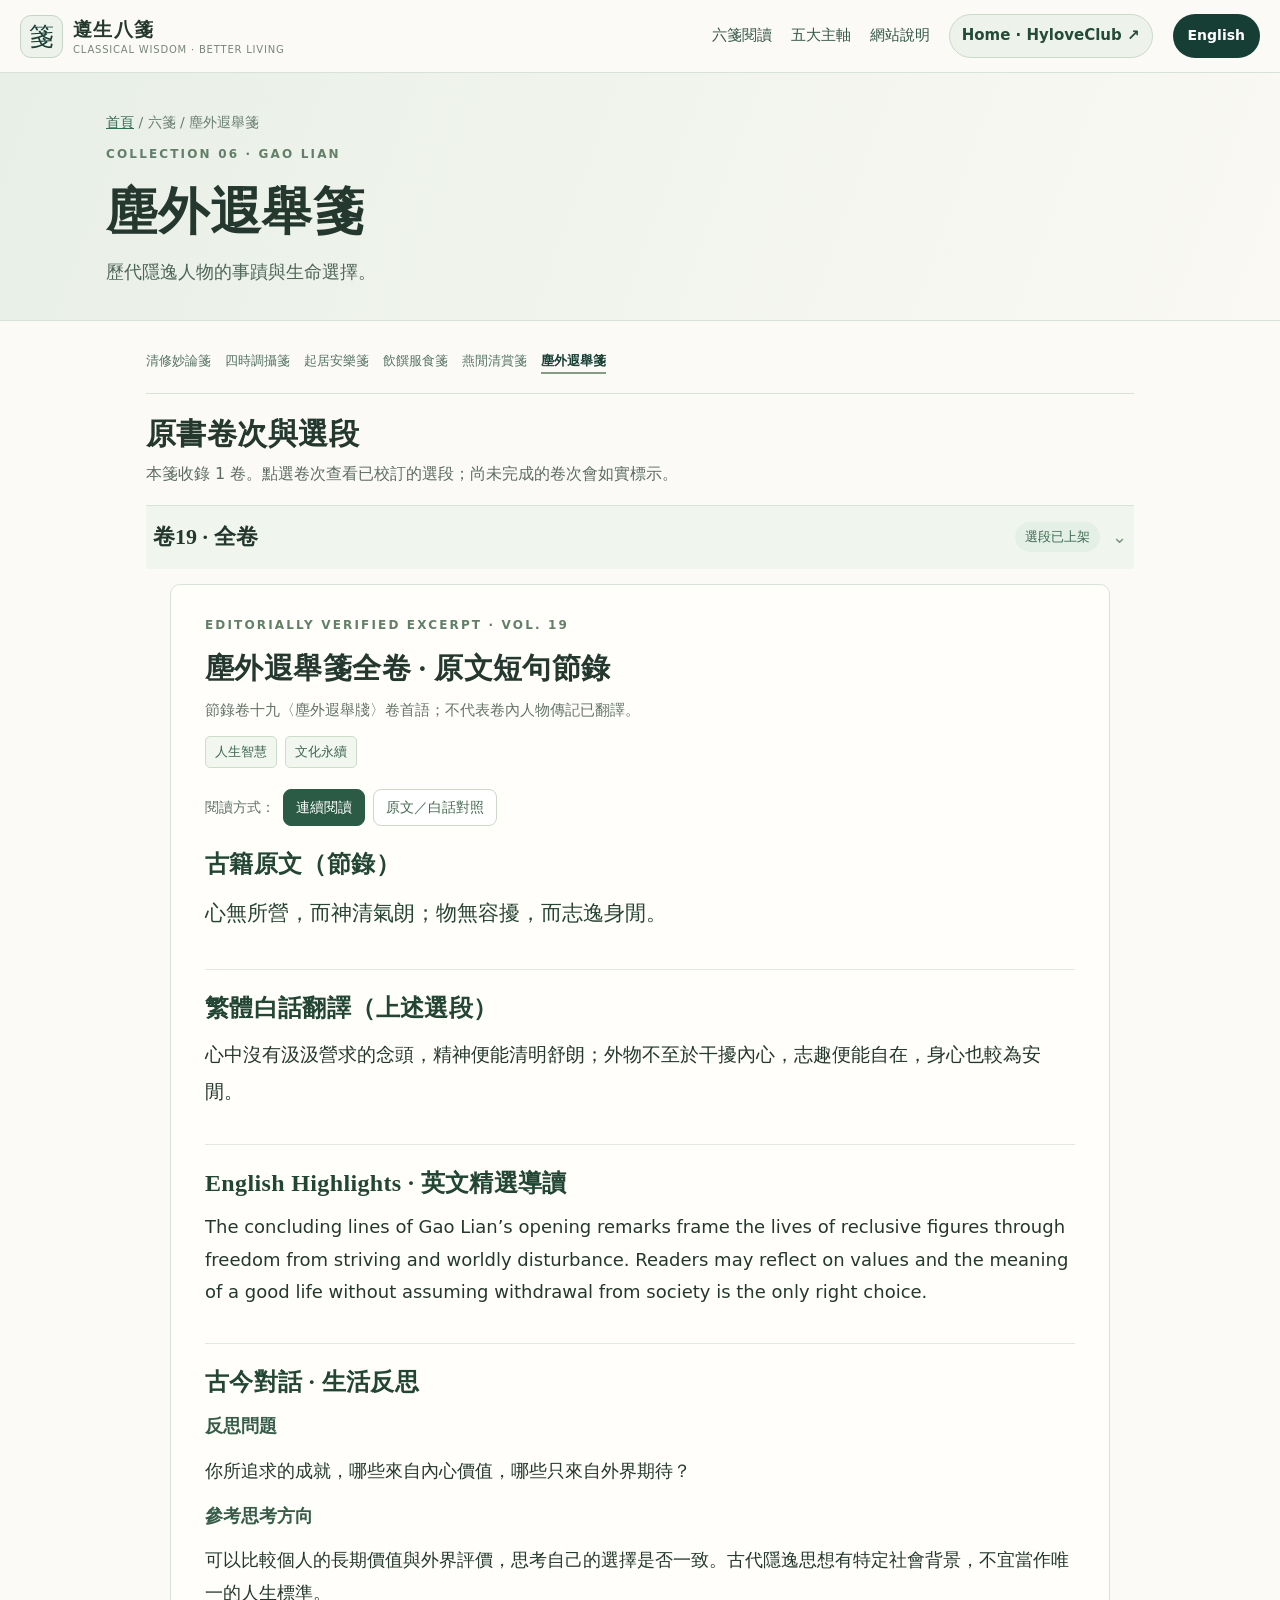
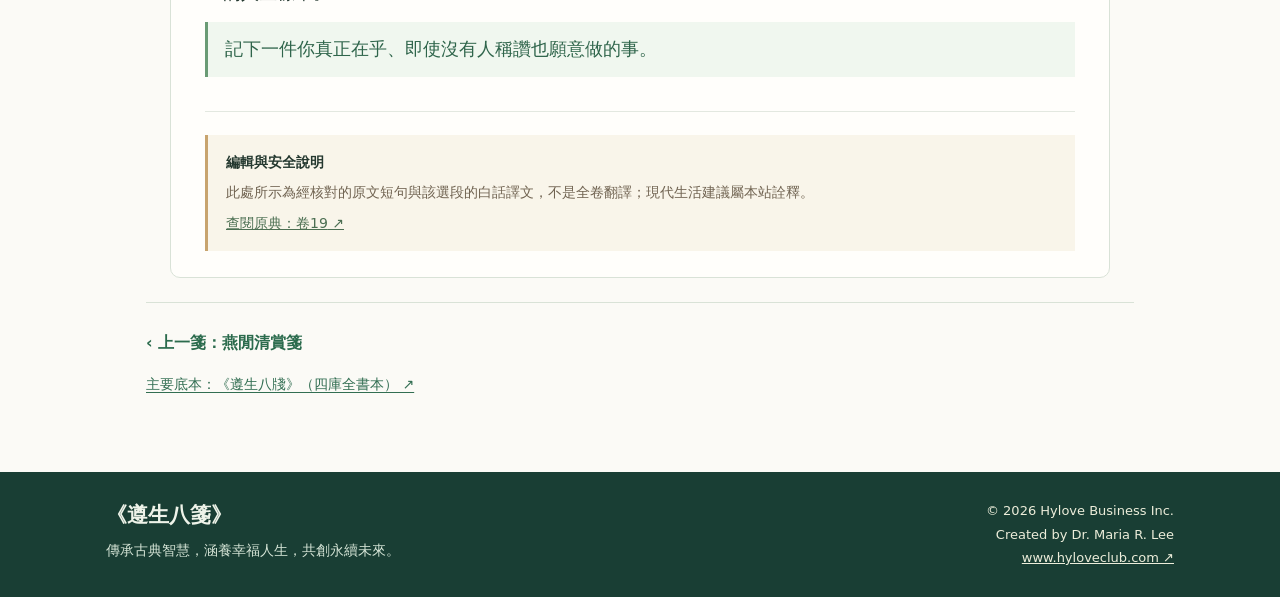
==== chenwai.html @ f47e8b38 "Add files via upload" ====
<!doctype html><html lang="zh-Hant"><head><meta charset="utf-8"><meta name="viewport" content="width=device-width, initial-scale=1"><meta name="description" content="歷代隱逸人物的事蹟與生命選擇。"><meta name="theme-color" content="#173e34"><title>塵外遐舉箋 · 六箋閱讀｜遵生八箋</title><link rel="stylesheet" href="style.css"></head>
<body class="lang-zh"><header class="site-header"><div class="header-inner">
<a class="logo" href="index.html" aria-label="Zunsheng Bajian homepage"><span class="logo-mark">箋</span><span><strong>遵生八箋</strong><small>CLASSICAL WISDOM · BETTER LIVING</small></span></a>
<button class="menu-button" type="button" aria-controls="top-nav" aria-expanded="false">☰ <span class="sr-only">Menu</span></button>
<nav id="top-nav" aria-label="Main navigation"><a href="index.html#collections"><span class="i18n zh" lang="zh-Hant">六箋閱讀</span><span class="i18n en" lang="en">Six collections</span></a>
<a href="index.html#themes"><span class="i18n zh" lang="zh-Hant">五大主軸</span><span class="i18n en" lang="en">Life themes</span></a>
<button class="nav-button" type="button" data-about="open"><span class="i18n zh" lang="zh-Hant">網站說明</span><span class="i18n en" lang="en">Description</span></button>
<a class="home-hylove" href="https://www.hyloveclub.com/" target="_blank" rel="noopener noreferrer">Home · HyloveClub ↗</a></nav>
<button class="language-button" type="button" aria-label="Switch website language"><span class="i18n zh">English</span><span class="i18n en">繁體中文</span></button>
</div></header><main id="main"><section class="volume-page-header"><div class="container"><div class="breadcrumb"><a href="index.html"><span class="i18n zh" lang="zh-Hant">首頁</span><span class="i18n en" lang="en">Home</span></a> / <span class="i18n zh" lang="zh-Hant">六箋</span><span class="i18n en" lang="en">Collections</span> / <span class="i18n zh" lang="zh-Hant">塵外遐舉箋</span><span class="i18n en" lang="en">Lives Beyond the Dust</span></div><p class="eyebrow dark">COLLECTION 06 · GAO LIAN</p><h1><span class="i18n zh" lang="zh-Hant">塵外遐舉箋</span><span class="i18n en" lang="en">Lives Beyond the Dust</span></h1><p><span class="i18n zh" lang="zh-Hant">歷代隱逸人物的事蹟與生命選擇。</span><span class="i18n en" lang="en">Historical accounts of reclusive figures and their life choices.</span></p></div></section>
<div class="container collection-page"><div class="collection-navigation"><a href="qingxiu.html" ><span class="i18n zh" lang="zh-Hant">清修妙論箋</span><span class="i18n en" lang="en">Reflections on Inner Cultivation</span></a><a href="sishi.html" ><span class="i18n zh" lang="zh-Hant">四時調攝箋</span><span class="i18n en" lang="en">Seasonal Practices</span></a><a href="qiju.html" ><span class="i18n zh" lang="zh-Hant">起居安樂箋</span><span class="i18n en" lang="en">Daily Life and Comfort</span></a><a href="yinzuan.html" ><span class="i18n zh" lang="zh-Hant">飲饌服食箋</span><span class="i18n en" lang="en">Food and Culinary Culture</span></a><a href="yanyan.html" ><span class="i18n zh" lang="zh-Hant">燕閒清賞箋</span><span class="i18n en" lang="en">Leisure and Appreciation</span></a><a href="chenwai.html" aria-current="page"><span class="i18n zh" lang="zh-Hant">塵外遐舉箋</span><span class="i18n en" lang="en">Lives Beyond the Dust</span></a></div><div class="volume-intro"><h2><span class="i18n zh" lang="zh-Hant">原書卷次與選段</span><span class="i18n en" lang="en">Original Volumes and Edited Excerpts</span></h2><p><span class="i18n zh" lang="zh-Hant">本箋收錄 1 卷。點選卷次查看已校訂的選段；尚未完成的卷次會如實標示。</span><span class="i18n en" lang="en">This collection spans 1 volume(s). Open a volume to see verified excerpts; unfinished volumes are clearly labeled.</span></p></div><div class="volume-contents"><details class="volume-detail" id="vol19" open><summary><span class="vol-number"><span class="i18n zh" lang="zh-Hant">卷19 · 全卷</span><span class="i18n en" lang="en">Volume 19 · Single volume</span></span><span class="vol-status available"><span class="i18n zh" lang="zh-Hant">選段已上架</span><span class="i18n en" lang="en">Excerpt available</span></span><span class="caret">⌄</span></summary><div class="volume-content"><article class="reading" id="reading-chenwai"><header class="reading-head"><p class="eyebrow dark">EDITORIALLY VERIFIED EXCERPT · VOL. 19</p><h2><span class="i18n zh" lang="zh-Hant">塵外遐舉箋全卷 · 原文短句節錄</span><span class="i18n en" lang="en">Volume 19 · Selected Short Passage</span></h2><p class="verified-note"><span class="i18n zh" lang="zh-Hant">節錄卷十九〈塵外遐舉牋〉卷首語；不代表卷內人物傳記已翻譯。</span><span class="i18n en" lang="en">A brief selected quotation from the original volume; punctuation is editorial. The rest of the volume remains untranslated.</span></p><div class="tag-line"><span><span class="i18n zh" lang="zh-Hant">人生智慧</span><span class="i18n en" lang="en">Life Wisdom</span></span><span><span class="i18n zh" lang="zh-Hant">文化永續</span><span class="i18n en" lang="en">Cultural Sustainability</span></span></div><div class="reading-mode" role="group" aria-label="Reading layout"><span><span class="i18n zh" lang="zh-Hant">閱讀方式：</span><span class="i18n en" lang="en">Reading layout:</span></span><button type="button" data-mode="flow" aria-pressed="true"><span class="i18n zh" lang="zh-Hant">連續閱讀</span><span class="i18n en" lang="en">Continuous</span></button><button type="button" data-mode="compare" aria-pressed="false"><span class="i18n zh" lang="zh-Hant">原文／白話對照</span><span class="i18n en" lang="en">Side by side</span></button></div></header>
<div class="reading-duo"><section class="reading-part original-part"><h3><span class="i18n zh" lang="zh-Hant">古籍原文（節錄）</span><span class="i18n en" lang="en">Classical Chinese · Excerpt</span></h3><div class="original-text"><p>心無所營，而神清氣朗；物無容擾，而志逸身閒。</p></div></section><section class="reading-part translation-part"><h3><span class="i18n zh" lang="zh-Hant">繁體白話翻譯（上述選段）</span><span class="i18n en" lang="en">Modern Chinese · Translation of Excerpt</span></h3><div class="translation-text"><p>心中沒有汲汲營求的念頭，精神便能清明舒朗；外物不至於干擾內心，志趣便能自在，身心也較為安閒。</p></div></section></div>
<section class="reading-part" id="english"><h3>English Highlights · <span class="i18n zh" lang="zh-Hant">英文精選導讀</span><span class="i18n en" lang="en">Selected English Guide</span></h3><p lang="en">The concluding lines of Gao Lian’s opening remarks frame the lives of reclusive figures through freedom from striving and worldly disturbance. Readers may reflect on values and the meaning of a good life without assuming withdrawal from society is the only right choice.</p></section>
<section class="reading-part reflection"><h3><span class="i18n zh" lang="zh-Hant">古今對話 · 生活反思</span><span class="i18n en" lang="en">Wisdom for Today · Reflection</span></h3><p><strong><span class="i18n zh" lang="zh-Hant">反思問題</span><span class="i18n en" lang="en">Reflection Question</span></strong></p><p><span class="i18n zh" lang="zh-Hant">你所追求的成就，哪些來自內心價值，哪些只來自外界期待？</span><span class="i18n en" lang="en">Which goals reflect your own values rather than social pressure?</span></p><p><strong><span class="i18n zh" lang="zh-Hant">參考思考方向</span><span class="i18n en" lang="en">Suggested Interpretation</span></strong></p><p><span class="i18n zh" lang="zh-Hant">可以比較個人的長期價值與外界評價，思考自己的選擇是否一致。古代隱逸思想有特定社會背景，不宜當作唯一的人生標準。</span><span class="i18n en" lang="en">Consider whether a chosen goal would still matter without recognition.</span></p><p class="practice"><span class="i18n zh" lang="zh-Hant">記下一件你真正在乎、即使沒有人稱讚也願意做的事。</span><span class="i18n en" lang="en">Suggested modern practice (see Chinese text for details).</span></p></section>
<div class="editor-warning"><strong><span class="i18n zh" lang="zh-Hant">編輯與安全說明</span><span class="i18n en" lang="en">Editorial and Safety Note</span></strong><p><span class="i18n zh" lang="zh-Hant">此處所示為經核對的原文短句與該選段的白話譯文，不是全卷翻譯；現代生活建議屬本站詮釋。</span><span class="i18n en" lang="en">Only the excerpt shown has been translated. Modern life suggestions are editorial reflections, not original prescriptions.</span></p><a href="https://zh.wikisource.org/zh-hant/遵生八牋_(四庫全書本)/卷19" target="_blank" rel="noopener noreferrer"><span class="i18n zh" lang="zh-Hant">查閱原典：卷19</span><span class="i18n en" lang="en">Original source: Volume 19</span> ↗</a></div></article></div></details></div><div class="prev-next"><a href="yanyan.html">‹ <span class="i18n zh" lang="zh-Hant">上一箋：燕閒清賞箋</span><span class="i18n en" lang="en">Previous: Leisure and Appreciation</span></a><span></span></div><p class="source-note"><a href="https://zh.wikisource.org/zh-hant/遵生八牋_(四庫全書本)/全覽" target="_blank" rel="noopener noreferrer"><span class="i18n zh" lang="zh-Hant">主要底本：《遵生八牋》（四庫全書本）</span><span class="i18n en" lang="en">Primary source: Zunsheng Bajian, Siku Quanshu edition</span> ↗</a></p></div></main><footer class="site-footer"><div class="container footer-inner"><div><strong>《遵生八箋》</strong><p><span class="i18n zh" lang="zh-Hant">傳承古典智慧，涵養幸福人生，共創永續未來。</span><span class="i18n en" lang="en">Preserving Classical Wisdom, Enriching Lives, Inspiring a Sustainable Future.</span></p></div><div class="foot-credit">© 2026 Hylove Business Inc.<br>Created by Dr. Maria R. Lee<br><a href="https://www.hyloveclub.com/" target="_blank" rel="noopener noreferrer">www.hyloveclub.com ↗</a></div></div></footer><dialog class="about-dialog" id="about-dialog" aria-labelledby="about-title"><div class="about-header"><h2 id="about-title"><span class="i18n zh" lang="zh-Hant">網站說明 · 計畫宗旨</span><span class="i18n en" lang="en">About this project</span></h2><button class="close-about" type="button" data-about="close" aria-label="Close">×</button></div>
<div class="about-body">
<p><span class="i18n zh" lang="zh-Hant">《遵生八箋：古典智慧與美好永續生活》以明代高濂著作為基礎，希望讓讀者從古籍中學習如何過更美好的人生。網站兼顧學術可溯源與一般大眾的閱讀體驗。</span><span class="i18n en" lang="en">Zunsheng Bajian brings Gao Lian’s Ming-dynasty text to modern readers, encouraging thoughtful reflection on better living through accessible, traceable classical sources.</span></p>
<p><span class="i18n zh" lang="zh-Hant">全站依原著結構呈現六箋、十五卷，暫不納入《延年卻病箋》與《靈秘丹藥箋》。已校對的選段提供古籍原文、完整的選段白話翻譯、英文精選導讀、文化背景與生活反思；未完成的卷次明確標示。</span><span class="i18n en" lang="en">The site covers six collections and fifteen original volumes, excluding the two medicine and alchemy collections for now. Edited excerpts include classical Chinese, full modern-Chinese translation of those excerpts, English highlights, historical notes and modern reflections. Unfinished material is clearly marked.</span></p>
<p><span class="i18n zh" lang="zh-Hant">五大生活視角：身心幸福（包含 SEL）、生活美學、自然與生活永續、人生智慧、文化永續。這些是現代的詮釋工具，不是高濂原有的章節分類，也不代表古代養生說法獲得現代醫學證實。</span><span class="i18n en" lang="en">The five optional reading lenses are Well-being &amp; SEL, Art &amp; Aesthetics, Sustainable Living, Life Wisdom, and Cultural Sustainability. They are modern editorial interpretations, not Gao Lian’s original categories or modern medical evidence.</span></p>
<div class="about-credits"><strong>© 2026 Hylove Business Inc.</strong><span>Created by Dr. Maria R. Lee</span><small><span class="i18n zh" lang="zh-Hant">版權標示僅及於本站原創設計、譯文及編輯文字；古籍原著屬公共領域。</span><span class="i18n en" lang="en">Copyright applies to original site design, translations and editorial material; the historical source is public domain.</span></small></div>
</div></dialog><script defer src="app.js"></script></body></html>
---- style.css ----
@charset "UTF-8";
:root{--ink:#24382f;--deep:#173e34;--sage:#6d8a73;--gold:#d0b889;--paper:#fbfaf6;--fog:#f2f5ed;--muted:#5d6d64;--line:#d9e2d7;--serif:"Noto Serif TC","Songti TC","PMingLiU",Georgia,serif;--sans:"Noto Sans TC","Microsoft JhengHei","PingFang TC",system-ui,sans-serif}
*{box-sizing:border-box}html{scroll-behavior:smooth;scroll-padding-top:88px}body{margin:0;color:var(--ink);background:var(--paper);font:18px/1.82 var(--sans)}body.lang-en .i18n.zh{display:none!important}body.lang-zh .i18n.en{display:none!important}a{color:inherit}button{font:inherit;cursor:pointer}h1,h2,h3{font-family:var(--serif);font-weight:600;line-height:1.38;letter-spacing:.015em}h1{font-size:clamp(2.5rem,4.6vw,4rem)}h2{font-size:clamp(1.7rem,3vw,2.45rem)}h3{font-size:1.4rem}p{margin:.55em 0 1.05em}.container{max-width:1120px;margin:auto;padding:0 26px}.sr-only{position:absolute;width:1px;height:1px;overflow:hidden;clip:rect(0,0,0,0)}
.site-header{position:sticky;top:0;z-index:20;background:rgba(251,250,246,.97);backdrop-filter:blur(13px);border-bottom:1px solid var(--line)}.header-inner{max-width:1280px;margin:auto;min-height:72px;padding:9px 20px;display:flex;align-items:center;gap:20px}.logo{display:flex;gap:10px;align-items:center;text-decoration:none;flex-shrink:0}.logo-mark{font:25px var(--serif);color:var(--deep);border:1px solid #c5d4c6;border-radius:11px;width:43px;height:43px;display:grid;place-items:center;background:#edf2eb}.logo strong{font:700 19px var(--serif);display:block;letter-spacing:.07em}.logo small{font:10px/1.3 var(--sans);display:block;letter-spacing:.08em;color:#77857b;white-space:nowrap}.site-header nav{display:flex;align-items:center;gap:19px;margin-left:auto}.site-header nav a,.nav-button{color:#365848;font-size:15px;text-decoration:none;border:0;background:none;padding:0;white-space:nowrap}.site-header nav a:hover,.nav-button:hover{color:#1d8960}.site-header nav .home-hylove{border:1px solid #cbd9cb;border-radius:999px;background:#edf3ea;padding:7px 12px;color:#244b38;font-weight:600}.language-button{background:var(--deep);border:0;color:white;padding:9px 15px;border-radius:999px;font-size:14px;font-weight:600;flex-shrink:0}.menu-button{display:none;border:1px solid #cdd8c9;background:#fff;border-radius:9px;padding:7px 10px;margin-left:auto}
.hero{position:relative;min-height:390px;background:linear-gradient(90deg,rgba(18,50,41,.94) 0%,rgba(25,58,49,.85) 47%,rgba(27,58,48,.15) 100%),url('peony.svg') center 47%/cover no-repeat;color:#fff;display:flex;align-items:center}.hero-content{width:100%;padding-top:48px;padding-bottom:50px}.eyebrow{font:700 12px/1.6 var(--sans);letter-spacing:.18em;color:#d9d3b0}.eyebrow.dark{color:#627f68}.hero h1{margin:8px 0 0;font-size:clamp(3rem,5vw,4.4rem)}.hero h2{font-size:clamp(1.65rem,3.4vw,2.65rem);margin:4px 0 9px;color:#efe2bf;font-weight:400}.hero-desc{font-size:19px;max-width:690px;margin:11px 0 25px;color:#f8f4eb}.primary-link{display:inline-block;background:#d5bd89;color:#173f32;text-decoration:none;padding:11px 21px;border-radius:8px;font-weight:700;font-size:16px}.primary-link:hover{background:#ead4a5}
.library{padding-top:33px;padding-bottom:38px}.library h2{margin:5px 0 6px}.section-intro{font-size:17px;color:var(--muted);max-width:960px;margin:0 0 20px}.collection-list{border-top:1px solid var(--line)}.collection-row{display:flex;align-items:flex-start;gap:20px;border-bottom:1px solid var(--line);padding:17px 8px}.collection-index{color:#9aa99c;font:30px var(--serif);width:53px;padding-top:4px}.collection-main{flex:1;min-width:0}.collection-title{font:600 26px/1.4 var(--serif);text-decoration:none;color:var(--deep)}.collection-title span[aria-hidden]{color:#718d77}.collection-main p{font-size:16px;color:var(--muted);margin:1px 0 8px}.vol-chips{display:flex;gap:7px;flex-wrap:wrap}.vol-chips a{font-size:14px;text-decoration:none;color:#3c644c;border:1px solid #cddccf;background:#f2f6ef;border-radius:6px;padding:4px 10px;line-height:1.45}.vol-chips a:hover{background:#e1efe2}.collection-count{color:#84958a;font-size:14px;white-space:nowrap;padding:10px 0 0}.source-note{font-size:14px;color:#65776b;margin-top:15px}.source-note a,.text-link{color:#326e52;text-decoration:underline;text-underline-offset:3px}
.themes-band{background:#f0f4ed;border-top:1px solid #e0e7dc;border-bottom:1px solid #e0e7dc;padding:32px 0 37px}.themes-band h2{margin:5px 0 7px}.theme-list{border-top:1px solid #d7e1d5}.theme-item{border-bottom:1px solid #d7e1d5}.theme-item summary{list-style:none;display:flex;gap:14px;align-items:center;padding:12px 8px;cursor:pointer}.theme-item summary::-webkit-details-marker{display:none}.theme-item summary strong{font:600 20px var(--serif);flex:1}.theme-symbol{color:#58775f;font:25px var(--serif);width:30px;text-align:center}.caret{color:#7b967e}.theme-text{padding:0 15px 14px 55px}.theme-text p{font-size:16px;margin:4px 0 10px}.subtle{color:#718276;font-size:14px!important}.editorial-home{padding-top:32px;padding-bottom:43px}.editorial-home h2{margin:3px 0 7px}.editorial-home p{color:var(--muted);font-size:17px;max-width:980px}
.volume-page-header{background:linear-gradient(110deg,#e8efe7,#faf9f3);border-bottom:1px solid var(--line);padding:37px 0 31px}.breadcrumb{font-size:14px;color:#687e6e;margin-bottom:10px}.breadcrumb a{color:#336c50}.volume-page-header h1{font-size:clamp(2.35rem,4vw,3.45rem);margin:7px 0}.volume-page-header p:last-child{font-size:18px;margin:8px 0 0;color:#4e6657}.collection-page{max-width:1040px;padding-top:20px;padding-bottom:60px}.collection-navigation{display:flex;flex-wrap:wrap;gap:6px 14px;padding:8px 0 19px;border-bottom:1px solid var(--line)}.collection-navigation a{font-size:13px;text-decoration:none;color:#557465}.collection-navigation a[aria-current]{font-weight:700;color:var(--deep);border-bottom:2px solid #829d84}.volume-intro h2{font-size:30px;margin:19px 0 4px}.volume-intro p{font-size:16px;color:var(--muted);margin:4px 0 17px}.volume-contents{border-top:1px solid var(--line)}.volume-detail{border-bottom:1px solid var(--line)}.volume-detail>summary{list-style:none;display:flex;gap:12px;align-items:center;cursor:pointer;padding:15px 7px}.volume-detail>summary::-webkit-details-marker{display:none}.volume-detail[open]>summary{background:#f0f5ed}.vol-number{flex:1;font:600 22px var(--serif)}.vol-status{font-size:13px;padding:3px 10px;background:#e4f0e5;border-radius:30px;color:#3e6b4f;white-space:nowrap}.vol-status.pending-status{background:#eee; color:#6e766c}.volume-content{padding:10px 0 21px}.pending{padding:13px 23px;border-left:3px solid #c2d5bd}.pending strong{font-size:19px}.pending p{font-size:16px;color:#617168;margin:4px 0 8px}.reading{background:#fffefb;border:1px solid var(--line);border-radius:10px;padding:25px 34px 26px;max-width:940px;margin:5px auto 3px}.reading-head h2{font-size:29px;margin:3px 0 9px}.verified-note{font-size:15px;color:#657469;margin:4px 0 12px}.tag-line{display:flex;gap:8px;flex-wrap:wrap;margin:8px 0}.tag-line>span{border:1px solid #cbdcc9;border-radius:5px;background:#f1f6ef;color:#3b6650;padding:3px 9px;font-size:13px}.reading-mode{display:flex;flex-wrap:wrap;gap:8px;align-items:center;margin:21px 0 0;font-size:14px;color:#607166}.reading-mode button{background:#fff;border:1px solid #cdd8c9;color:#466a51;padding:5px 12px;border-radius:8px;font-size:14px}.reading-mode button[aria-pressed=true]{background:#2b5b45;color:#fff;border-color:#2b5b45}
.reading-part{padding:22px 0;border-bottom:1px solid #e3e8e0}.reading-part h3{font-size:24px;margin:0 0 11px;color:#234534}.reading-part p{margin:0 0 12px}.original-text{font:21px/2.04 var(--serif);color:#284433}.original-text p{margin:0 0 12px}.translation-text{font-size:19px;line-height:1.93}.reading.compare .reading-duo{display:grid;grid-template-columns:1fr 1fr;gap:24px}.reading.compare .reading-duo>.reading-part{min-width:0}.reading.compare .original-text{font-size:19px}.glossary{display:grid;grid-template-columns:1fr 1fr;gap:12px}.glossary>div{padding:7px 10px;background:#f7f9f5}.glossary dt{font-weight:700;font-size:17px}.glossary dd{font-size:16px;margin:3px 0 0;color:#597062}.reflection p strong{color:#375d49}.practice{color:#2f654b;background:#f0f7ef;padding:11px 17px;border-left:3px solid #6a9b75;margin-top:11px!important}.editor-warning{font-size:14px;background:#f9f5ea;margin-top:23px;padding:15px 18px;border-left:3px solid #c8a46e}.editor-warning p{margin:5px 0;font-size:14px;color:#706351}.editor-warning a{color:#4c6f52}.prev-next{display:flex;justify-content:space-between;gap:20px;margin-top:25px}.prev-next a{color:#2b6b4d;font-weight:600;text-decoration:none;font-size:16px}
.site-footer{background:#193e34;color:#eef3e9;padding:27px 0}.footer-inner{display:flex;justify-content:space-between;gap:25px;align-items:center}.footer-inner strong{font:600 21px var(--serif)}.footer-inner p{font-size:14px;margin:5px 0;color:#d5e4d6}.foot-credit{text-align:right;font-size:13px;line-height:1.8;color:#ecedda}.foot-credit a{color:#ecedda}
.about-dialog{border:1px solid #cadbcb;border-radius:16px;background:#fffefb;box-shadow:0 30px 100px #102e2390;padding:0;width:min(720px,calc(100% - 25px));max-height:85vh;color:var(--ink)}.about-dialog::backdrop{background:#092b2066}.about-header{display:flex;justify-content:space-between;align-items:start;padding:19px 24px 8px}.about-header h2{font-size:28px;margin:0}.close-about{width:38px;height:38px;border:1px solid var(--line);background:#f2f5ed;border-radius:50%;font-size:26px;line-height:1}.about-body{padding:0 24px 24px;overflow:auto;max-height:70vh;font-size:16px;line-height:1.75}.about-credits{background:#eaf1e8;padding:14px;border-radius:9px;display:flex;flex-direction:column;gap:2px}.about-credits small{font-size:13px;color:#637665}
@media(max-width:900px){.site-header nav{gap:10px}.site-header nav a,.nav-button{font-size:13px}.header-inner{gap:9px}.reading.compare .reading-duo{display:block}}
@media(max-width:740px){body{font-size:17px}.container{padding:0 18px}.header-inner{min-height:65px;padding:9px 15px}.logo strong{font-size:17px}.logo small{font-size:9px}.logo-mark{width:37px;height:37px;font-size:21px}.menu-button{display:block}.site-header nav{display:none;position:absolute;left:0;right:0;top:64px;background:#fbfaf6;flex-direction:column;align-items:flex-start;gap:13px;padding:17px 22px;border-bottom:1px solid var(--line);box-shadow:0 8px 18px #173e341e}.site-header nav.open{display:flex}.site-header nav a,.nav-button{font-size:16px}.language-button{font-size:12px;padding:8px 10px}.hero{min-height:340px;background:linear-gradient(90deg,rgba(18,50,41,.96),rgba(25,58,49,.72) 62%,rgba(27,58,48,.24) 100%),url('peony.svg') 66% center/cover no-repeat}.hero-content{padding:33px 18px}.hero h1{font-size:3rem}.hero h2{font-size:1.75rem}.hero-desc{font-size:17px}.library{padding-top:25px}.collection-row{gap:9px;padding:14px 1px}.collection-index{width:37px;font-size:24px}.collection-title{font-size:22px}.collection-main p{font-size:15px}.collection-count{display:none}.vol-chips a{font-size:13px}.themes-band{padding:27px 0}.theme-item summary strong{font-size:19px}.theme-text{padding:0 7px 14px 43px}.volume-page-header{padding:25px 0}.volume-page-header h1{font-size:2.45rem}.volume-page-header p:last-child{font-size:16px}.collection-navigation{gap:9px}.volume-intro h2{font-size:26px}.vol-number{font-size:19px}.vol-status{font-size:11px;padding:3px 7px}.reading{padding:17px 18px}.reading-head h2{font-size:24px}.reading-part{padding:17px 0}.reading-part h3{font-size:21px}.original-text{font-size:19px}.translation-text{font-size:18px}.glossary{grid-template-columns:1fr}.footer-inner{display:block}.foot-credit{text-align:left;margin-top:14px}.prev-next{flex-direction:column;gap:8px}.about-header,.about-body{padding-left:17px;padding-right:17px}}
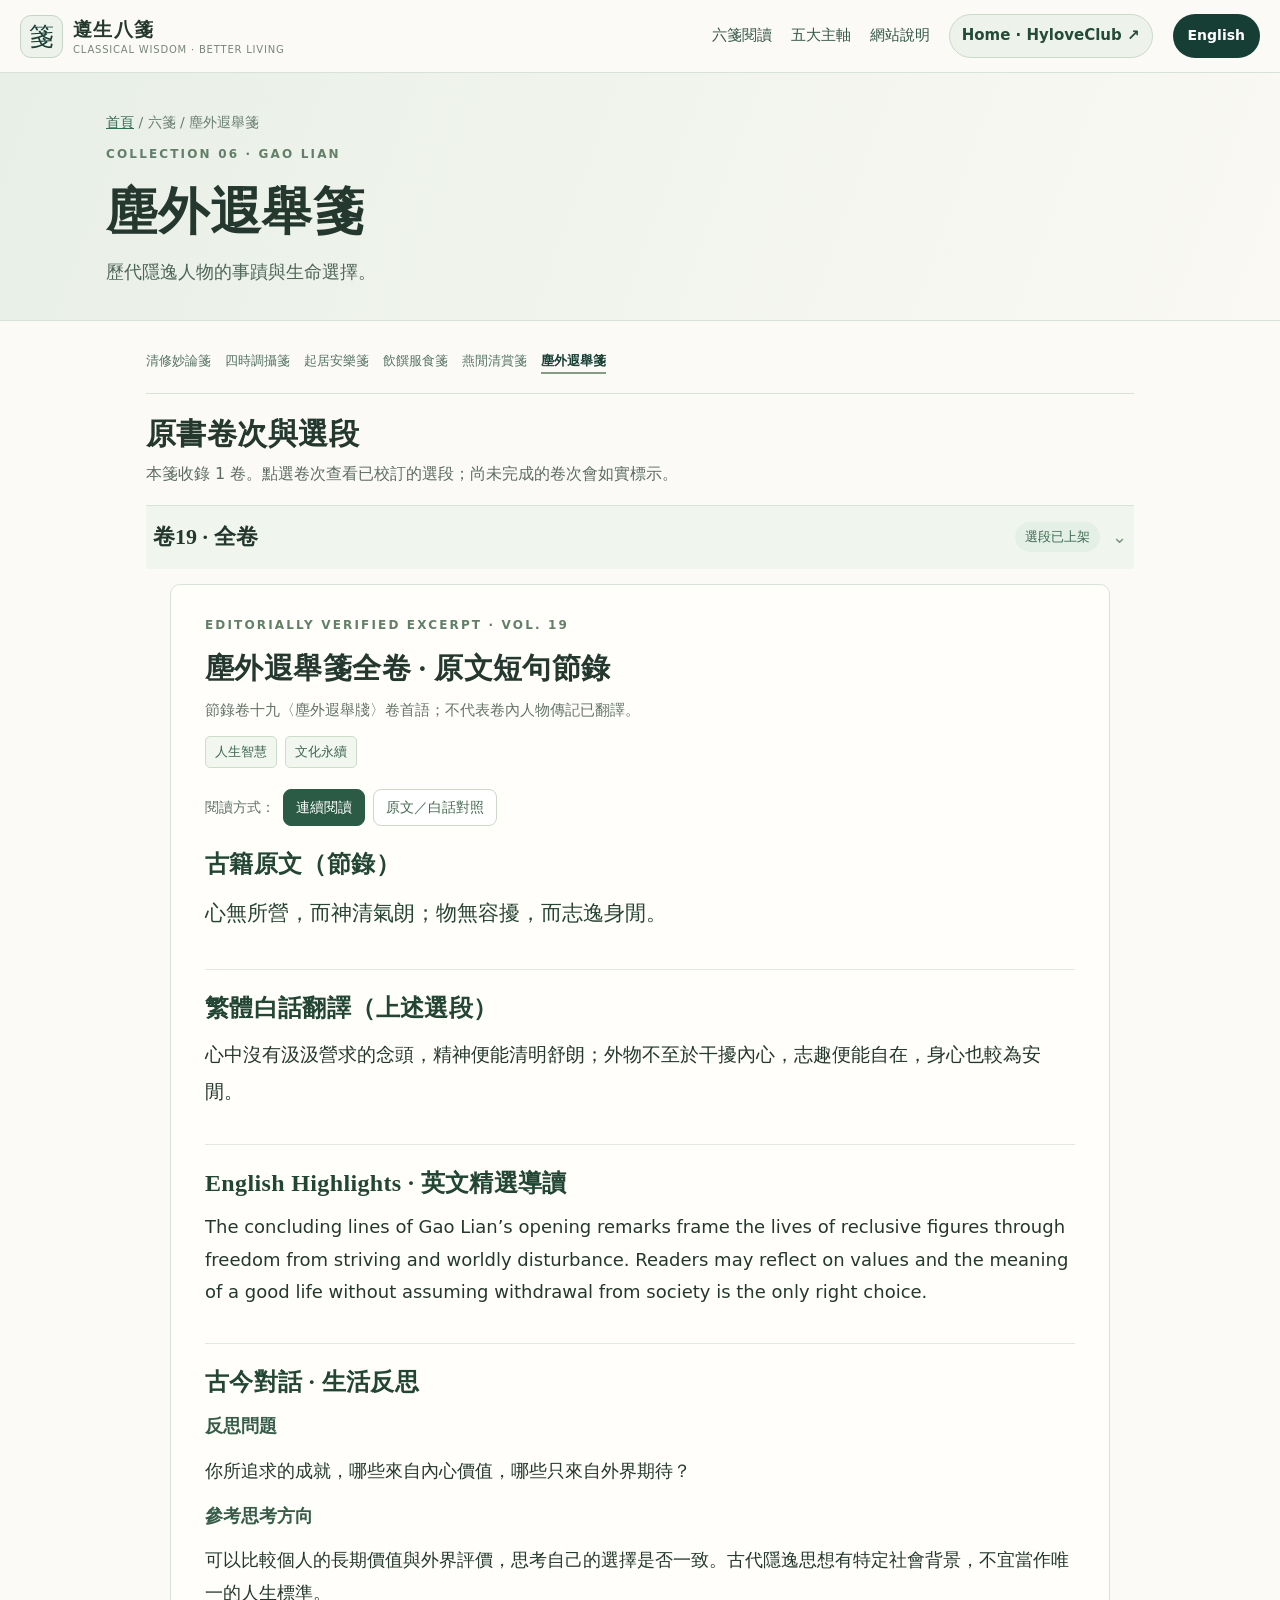
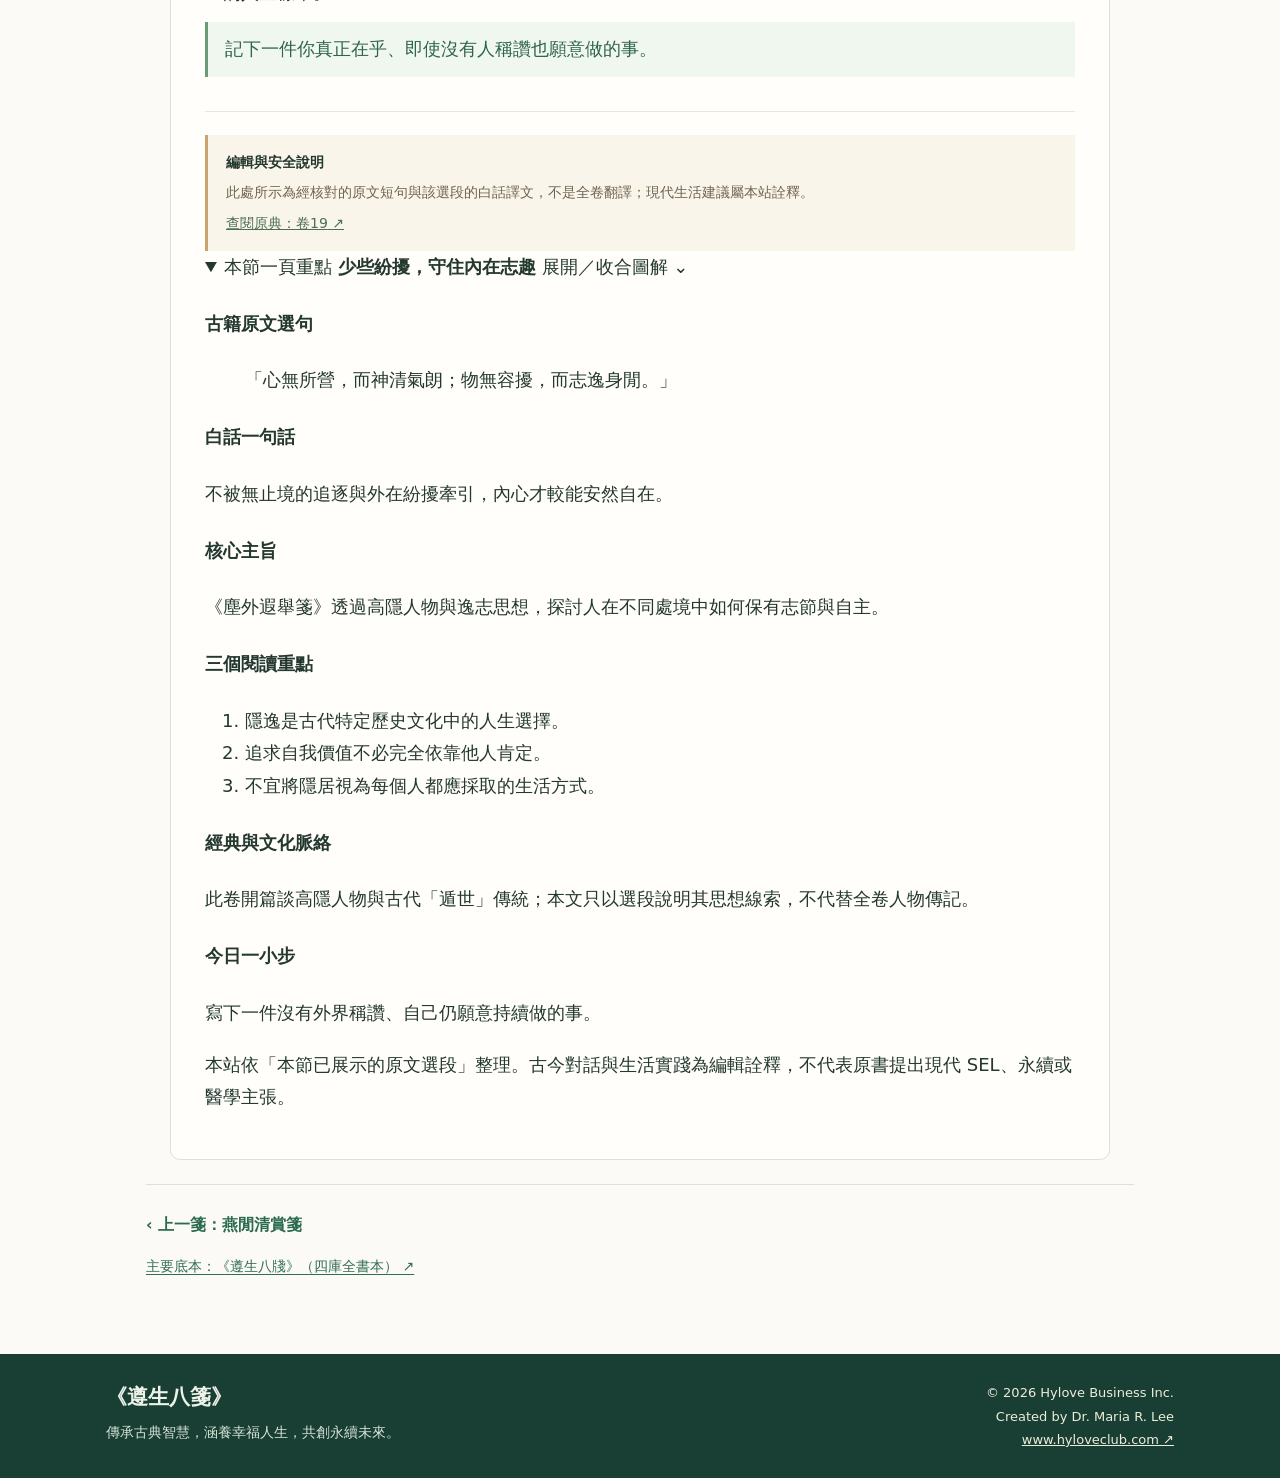
==== commit 8d046bb5: "Add files via upload" ====
--- a/chenwai.html
+++ b/chenwai.html
@@ -1,21 +1,39 @@
-<!doctype html><html lang="zh-Hant"><head><meta charset="utf-8"><meta name="viewport" content="width=device-width, initial-scale=1"><meta name="description" content="歷代隱逸人物的事蹟與生命選擇。"><meta name="theme-color" content="#173e34"><title>塵外遐舉箋 · 六箋閱讀｜遵生八箋</title><link rel="stylesheet" href="style.css"></head>
+<!DOCTYPE html>
+<html lang="zh-Hant"><head><meta charset="utf-8"/><meta content="width=device-width, initial-scale=1" name="viewport"/><meta content="歷代隱逸人物的事蹟與生命選擇。" name="description"/><meta content="#173e34" name="theme-color"/><title>塵外遐舉箋 · 六箋閱讀｜遵生八箋</title><link href="style.css" rel="stylesheet"/></head>
 <body class="lang-zh"><header class="site-header"><div class="header-inner">
-<a class="logo" href="index.html" aria-label="Zunsheng Bajian homepage"><span class="logo-mark">箋</span><span><strong>遵生八箋</strong><small>CLASSICAL WISDOM · BETTER LIVING</small></span></a>
-<button class="menu-button" type="button" aria-controls="top-nav" aria-expanded="false">☰ <span class="sr-only">Menu</span></button>
-<nav id="top-nav" aria-label="Main navigation"><a href="index.html#collections"><span class="i18n zh" lang="zh-Hant">六箋閱讀</span><span class="i18n en" lang="en">Six collections</span></a>
+<a aria-label="Zunsheng Bajian homepage" class="logo" href="index.html"><span class="logo-mark">箋</span><span><strong>遵生八箋</strong><small>CLASSICAL WISDOM · BETTER LIVING</small></span></a>
+<button aria-controls="top-nav" aria-expanded="false" class="menu-button" type="button">☰ <span class="sr-only">Menu</span></button>
+<nav aria-label="Main navigation" id="top-nav"><a href="index.html#collections"><span class="i18n zh" lang="zh-Hant">六箋閱讀</span><span class="i18n en" lang="en">Six collections</span></a>
 <a href="index.html#themes"><span class="i18n zh" lang="zh-Hant">五大主軸</span><span class="i18n en" lang="en">Life themes</span></a>
-<button class="nav-button" type="button" data-about="open"><span class="i18n zh" lang="zh-Hant">網站說明</span><span class="i18n en" lang="en">Description</span></button>
-<a class="home-hylove" href="https://www.hyloveclub.com/" target="_blank" rel="noopener noreferrer">Home · HyloveClub ↗</a></nav>
-<button class="language-button" type="button" aria-label="Switch website language"><span class="i18n zh">English</span><span class="i18n en">繁體中文</span></button>
+<button class="nav-button" data-about="open" type="button"><span class="i18n zh" lang="zh-Hant">網站說明</span><span class="i18n en" lang="en">Description</span></button>
+<a class="home-hylove" href="https://www.hyloveclub.com/" rel="noopener noreferrer" target="_blank">Home · HyloveClub ↗</a></nav>
+<button aria-label="Switch website language" class="language-button" type="button"><span class="i18n zh">English</span><span class="i18n en">繁體中文</span></button>
 </div></header><main id="main"><section class="volume-page-header"><div class="container"><div class="breadcrumb"><a href="index.html"><span class="i18n zh" lang="zh-Hant">首頁</span><span class="i18n en" lang="en">Home</span></a> / <span class="i18n zh" lang="zh-Hant">六箋</span><span class="i18n en" lang="en">Collections</span> / <span class="i18n zh" lang="zh-Hant">塵外遐舉箋</span><span class="i18n en" lang="en">Lives Beyond the Dust</span></div><p class="eyebrow dark">COLLECTION 06 · GAO LIAN</p><h1><span class="i18n zh" lang="zh-Hant">塵外遐舉箋</span><span class="i18n en" lang="en">Lives Beyond the Dust</span></h1><p><span class="i18n zh" lang="zh-Hant">歷代隱逸人物的事蹟與生命選擇。</span><span class="i18n en" lang="en">Historical accounts of reclusive figures and their life choices.</span></p></div></section>
-<div class="container collection-page"><div class="collection-navigation"><a href="qingxiu.html" ><span class="i18n zh" lang="zh-Hant">清修妙論箋</span><span class="i18n en" lang="en">Reflections on Inner Cultivation</span></a><a href="sishi.html" ><span class="i18n zh" lang="zh-Hant">四時調攝箋</span><span class="i18n en" lang="en">Seasonal Practices</span></a><a href="qiju.html" ><span class="i18n zh" lang="zh-Hant">起居安樂箋</span><span class="i18n en" lang="en">Daily Life and Comfort</span></a><a href="yinzuan.html" ><span class="i18n zh" lang="zh-Hant">飲饌服食箋</span><span class="i18n en" lang="en">Food and Culinary Culture</span></a><a href="yanyan.html" ><span class="i18n zh" lang="zh-Hant">燕閒清賞箋</span><span class="i18n en" lang="en">Leisure and Appreciation</span></a><a href="chenwai.html" aria-current="page"><span class="i18n zh" lang="zh-Hant">塵外遐舉箋</span><span class="i18n en" lang="en">Lives Beyond the Dust</span></a></div><div class="volume-intro"><h2><span class="i18n zh" lang="zh-Hant">原書卷次與選段</span><span class="i18n en" lang="en">Original Volumes and Edited Excerpts</span></h2><p><span class="i18n zh" lang="zh-Hant">本箋收錄 1 卷。點選卷次查看已校訂的選段；尚未完成的卷次會如實標示。</span><span class="i18n en" lang="en">This collection spans 1 volume(s). Open a volume to see verified excerpts; unfinished volumes are clearly labeled.</span></p></div><div class="volume-contents"><details class="volume-detail" id="vol19" open><summary><span class="vol-number"><span class="i18n zh" lang="zh-Hant">卷19 · 全卷</span><span class="i18n en" lang="en">Volume 19 · Single volume</span></span><span class="vol-status available"><span class="i18n zh" lang="zh-Hant">選段已上架</span><span class="i18n en" lang="en">Excerpt available</span></span><span class="caret">⌄</span></summary><div class="volume-content"><article class="reading" id="reading-chenwai"><header class="reading-head"><p class="eyebrow dark">EDITORIALLY VERIFIED EXCERPT · VOL. 19</p><h2><span class="i18n zh" lang="zh-Hant">塵外遐舉箋全卷 · 原文短句節錄</span><span class="i18n en" lang="en">Volume 19 · Selected Short Passage</span></h2><p class="verified-note"><span class="i18n zh" lang="zh-Hant">節錄卷十九〈塵外遐舉牋〉卷首語；不代表卷內人物傳記已翻譯。</span><span class="i18n en" lang="en">A brief selected quotation from the original volume; punctuation is editorial. The rest of the volume remains untranslated.</span></p><div class="tag-line"><span><span class="i18n zh" lang="zh-Hant">人生智慧</span><span class="i18n en" lang="en">Life Wisdom</span></span><span><span class="i18n zh" lang="zh-Hant">文化永續</span><span class="i18n en" lang="en">Cultural Sustainability</span></span></div><div class="reading-mode" role="group" aria-label="Reading layout"><span><span class="i18n zh" lang="zh-Hant">閱讀方式：</span><span class="i18n en" lang="en">Reading layout:</span></span><button type="button" data-mode="flow" aria-pressed="true"><span class="i18n zh" lang="zh-Hant">連續閱讀</span><span class="i18n en" lang="en">Continuous</span></button><button type="button" data-mode="compare" aria-pressed="false"><span class="i18n zh" lang="zh-Hant">原文／白話對照</span><span class="i18n en" lang="en">Side by side</span></button></div></header>
+<div class="container collection-page"><div class="collection-navigation"><a href="qingxiu.html"><span class="i18n zh" lang="zh-Hant">清修妙論箋</span><span class="i18n en" lang="en">Reflections on Inner Cultivation</span></a><a href="sishi.html"><span class="i18n zh" lang="zh-Hant">四時調攝箋</span><span class="i18n en" lang="en">Seasonal Practices</span></a><a href="qiju.html"><span class="i18n zh" lang="zh-Hant">起居安樂箋</span><span class="i18n en" lang="en">Daily Life and Comfort</span></a><a href="yinzuan.html"><span class="i18n zh" lang="zh-Hant">飲饌服食箋</span><span class="i18n en" lang="en">Food and Culinary Culture</span></a><a href="yanyan.html"><span class="i18n zh" lang="zh-Hant">燕閒清賞箋</span><span class="i18n en" lang="en">Leisure and Appreciation</span></a><a aria-current="page" href="chenwai.html"><span class="i18n zh" lang="zh-Hant">塵外遐舉箋</span><span class="i18n en" lang="en">Lives Beyond the Dust</span></a></div><div class="volume-intro"><h2><span class="i18n zh" lang="zh-Hant">原書卷次與選段</span><span class="i18n en" lang="en">Original Volumes and Edited Excerpts</span></h2><p><span class="i18n zh" lang="zh-Hant">本箋收錄 1 卷。點選卷次查看已校訂的選段；尚未完成的卷次會如實標示。</span><span class="i18n en" lang="en">This collection spans 1 volume(s). Open a volume to see verified excerpts; unfinished volumes are clearly labeled.</span></p></div><div class="volume-contents"><details class="volume-detail" id="vol19" open=""><summary><span class="vol-number"><span class="i18n zh" lang="zh-Hant">卷19 · 全卷</span><span class="i18n en" lang="en">Volume 19 · Single volume</span></span><span class="vol-status available"><span class="i18n zh" lang="zh-Hant">選段已上架</span><span class="i18n en" lang="en">Excerpt available</span></span><span class="caret">⌄</span></summary><div class="volume-content"><article class="reading" id="reading-chenwai"><header class="reading-head"><p class="eyebrow dark">EDITORIALLY VERIFIED EXCERPT · VOL. 19</p><h2><span class="i18n zh" lang="zh-Hant">塵外遐舉箋全卷 · 原文短句節錄</span><span class="i18n en" lang="en">Volume 19 · Selected Short Passage</span></h2><p class="verified-note"><span class="i18n zh" lang="zh-Hant">節錄卷十九〈塵外遐舉牋〉卷首語；不代表卷內人物傳記已翻譯。</span><span class="i18n en" lang="en">A brief selected quotation from the original volume; punctuation is editorial. The rest of the volume remains untranslated.</span></p><div class="tag-line"><span><span class="i18n zh" lang="zh-Hant">人生智慧</span><span class="i18n en" lang="en">Life Wisdom</span></span><span><span class="i18n zh" lang="zh-Hant">文化永續</span><span class="i18n en" lang="en">Cultural Sustainability</span></span></div><div aria-label="Reading layout" class="reading-mode" role="group"><span><span class="i18n zh" lang="zh-Hant">閱讀方式：</span><span class="i18n en" lang="en">Reading layout:</span></span><button aria-pressed="true" data-mode="flow" type="button"><span class="i18n zh" lang="zh-Hant">連續閱讀</span><span class="i18n en" lang="en">Continuous</span></button><button aria-pressed="false" data-mode="compare" type="button"><span class="i18n zh" lang="zh-Hant">原文／白話對照</span><span class="i18n en" lang="en">Side by side</span></button></div></header>
 <div class="reading-duo"><section class="reading-part original-part"><h3><span class="i18n zh" lang="zh-Hant">古籍原文（節錄）</span><span class="i18n en" lang="en">Classical Chinese · Excerpt</span></h3><div class="original-text"><p>心無所營，而神清氣朗；物無容擾，而志逸身閒。</p></div></section><section class="reading-part translation-part"><h3><span class="i18n zh" lang="zh-Hant">繁體白話翻譯（上述選段）</span><span class="i18n en" lang="en">Modern Chinese · Translation of Excerpt</span></h3><div class="translation-text"><p>心中沒有汲汲營求的念頭，精神便能清明舒朗；外物不至於干擾內心，志趣便能自在，身心也較為安閒。</p></div></section></div>
 <section class="reading-part" id="english"><h3>English Highlights · <span class="i18n zh" lang="zh-Hant">英文精選導讀</span><span class="i18n en" lang="en">Selected English Guide</span></h3><p lang="en">The concluding lines of Gao Lian’s opening remarks frame the lives of reclusive figures through freedom from striving and worldly disturbance. Readers may reflect on values and the meaning of a good life without assuming withdrawal from society is the only right choice.</p></section>
 <section class="reading-part reflection"><h3><span class="i18n zh" lang="zh-Hant">古今對話 · 生活反思</span><span class="i18n en" lang="en">Wisdom for Today · Reflection</span></h3><p><strong><span class="i18n zh" lang="zh-Hant">反思問題</span><span class="i18n en" lang="en">Reflection Question</span></strong></p><p><span class="i18n zh" lang="zh-Hant">你所追求的成就，哪些來自內心價值，哪些只來自外界期待？</span><span class="i18n en" lang="en">Which goals reflect your own values rather than social pressure?</span></p><p><strong><span class="i18n zh" lang="zh-Hant">參考思考方向</span><span class="i18n en" lang="en">Suggested Interpretation</span></strong></p><p><span class="i18n zh" lang="zh-Hant">可以比較個人的長期價值與外界評價，思考自己的選擇是否一致。古代隱逸思想有特定社會背景，不宜當作唯一的人生標準。</span><span class="i18n en" lang="en">Consider whether a chosen goal would still matter without recognition.</span></p><p class="practice"><span class="i18n zh" lang="zh-Hant">記下一件你真正在乎、即使沒有人稱讚也願意做的事。</span><span class="i18n en" lang="en">Suggested modern practice (see Chinese text for details).</span></p></section>
-<div class="editor-warning"><strong><span class="i18n zh" lang="zh-Hant">編輯與安全說明</span><span class="i18n en" lang="en">Editorial and Safety Note</span></strong><p><span class="i18n zh" lang="zh-Hant">此處所示為經核對的原文短句與該選段的白話譯文，不是全卷翻譯；現代生活建議屬本站詮釋。</span><span class="i18n en" lang="en">Only the excerpt shown has been translated. Modern life suggestions are editorial reflections, not original prescriptions.</span></p><a href="https://zh.wikisource.org/zh-hant/遵生八牋_(四庫全書本)/卷19" target="_blank" rel="noopener noreferrer"><span class="i18n zh" lang="zh-Hant">查閱原典：卷19</span><span class="i18n en" lang="en">Original source: Volume 19</span> ↗</a></div></article></div></details></div><div class="prev-next"><a href="yanyan.html">‹ <span class="i18n zh" lang="zh-Hant">上一箋：燕閒清賞箋</span><span class="i18n en" lang="en">Previous: Leisure and Appreciation</span></a><span></span></div><p class="source-note"><a href="https://zh.wikisource.org/zh-hant/遵生八牋_(四庫全書本)/全覽" target="_blank" rel="noopener noreferrer"><span class="i18n zh" lang="zh-Hant">主要底本：《遵生八牋》（四庫全書本）</span><span class="i18n en" lang="en">Primary source: Zunsheng Bajian, Siku Quanshu edition</span> ↗</a></p></div></main><footer class="site-footer"><div class="container footer-inner"><div><strong>《遵生八箋》</strong><p><span class="i18n zh" lang="zh-Hant">傳承古典智慧，涵養幸福人生，共創永續未來。</span><span class="i18n en" lang="en">Preserving Classical Wisdom, Enriching Lives, Inspiring a Sustainable Future.</span></p></div><div class="foot-credit">© 2026 Hylove Business Inc.<br>Created by Dr. Maria R. Lee<br><a href="https://www.hyloveclub.com/" target="_blank" rel="noopener noreferrer">www.hyloveclub.com ↗</a></div></div></footer><dialog class="about-dialog" id="about-dialog" aria-labelledby="about-title"><div class="about-header"><h2 id="about-title"><span class="i18n zh" lang="zh-Hant">網站說明 · 計畫宗旨</span><span class="i18n en" lang="en">About this project</span></h2><button class="close-about" type="button" data-about="close" aria-label="Close">×</button></div>
+<div class="editor-warning"><strong><span class="i18n zh" lang="zh-Hant">編輯與安全說明</span><span class="i18n en" lang="en">Editorial and Safety Note</span></strong><p><span class="i18n zh" lang="zh-Hant">此處所示為經核對的原文短句與該選段的白話譯文，不是全卷翻譯；現代生活建議屬本站詮釋。</span><span class="i18n en" lang="en">Only the excerpt shown has been translated. Modern life suggestions are editorial reflections, not original prescriptions.</span></p><a href="https://zh.wikisource.org/zh-hant/遵生八牋_(四庫全書本)/卷19" rel="noopener noreferrer" target="_blank"><span class="i18n zh" lang="zh-Hant">查閱原典：卷19</span><span class="i18n en" lang="en">Original source: Volume 19</span> ↗</a></div><details aria-label="Chapter takeaways" class="chapter-recap" id="recap-reading-chenwai" open="">
+<summary class="recap-summary">
+<span class="recap-overline"><span class="i18n zh" lang="zh-Hant">本節一頁重點</span><span class="i18n en" lang="en">Chapter at a Glance</span></span>
+<strong><span class="i18n zh" lang="zh-Hant">少些紛擾，守住內在志趣</span><span class="i18n en" lang="en">Keep one’s values amid distraction</span></strong>
+<span class="recap-action"><span class="i18n zh" lang="zh-Hant">展開／收合圖解</span><span class="i18n en" lang="en">Open / close summary</span> <span aria-hidden="true">⌄</span></span>
+</summary>
+<div class="recap-content">
+<div class="recap-source-grid">
+<section class="recap-original"><h4><span class="i18n zh" lang="zh-Hant">古籍原文選句</span><span class="i18n en" lang="en">Selected Classical Line</span></h4><blockquote lang="zh-Hant">「心無所營，而神清氣朗；物無容擾，而志逸身閒。」</blockquote></section>
+<section class="recap-plain"><h4><span class="i18n zh" lang="zh-Hant">白話一句話</span><span class="i18n en" lang="en">In Plain Language</span></h4><p><span class="i18n zh" lang="zh-Hant">不被無止境的追逐與外在紛擾牽引，內心才較能安然自在。</span><span class="i18n en" lang="en">Freedom from constant striving and intrusion is associated with inner ease in the passage.</span></p></section>
+</div>
+<section class="recap-main-point"><h4><span class="i18n zh" lang="zh-Hant">核心主旨</span><span class="i18n en" lang="en">Core Message</span></h4><p><span class="i18n zh" lang="zh-Hant">《塵外遐舉箋》透過高隱人物與逸志思想，探討人在不同處境中如何保有志節與自主。</span><span class="i18n en" lang="en">The volume situates ideals of freedom and integrity within historical accounts of reclusive figures.</span></p></section>
+<div class="recap-bottom-grid">
+<section><h4><span class="i18n zh" lang="zh-Hant">三個閱讀重點</span><span class="i18n en" lang="en">Three Key Insights</span></h4><ol><li><span class="i18n zh" lang="zh-Hant">隱逸是古代特定歷史文化中的人生選擇。</span><span class="i18n en" lang="en">Reclusion reflects a particular historical context.</span></li><li><span class="i18n zh" lang="zh-Hant">追求自我價值不必完全依靠他人肯定。</span><span class="i18n en" lang="en">External approval is not the sole measure of value.</span></li><li><span class="i18n zh" lang="zh-Hant">不宜將隱居視為每個人都應採取的生活方式。</span><span class="i18n en" lang="en">Withdrawal is not a universal prescription.</span></li></ol></section>
+<section><h4><span class="i18n zh" lang="zh-Hant">經典與文化脈絡</span><span class="i18n en" lang="en">Classical &amp; Cultural Context</span></h4><p><span class="i18n zh" lang="zh-Hant">此卷開篇談高隱人物與古代「遁世」傳統；本文只以選段說明其思想線索，不代替全卷人物傳記。</span><span class="i18n en" lang="en">The opening discusses historical recluses; this excerpt does not stand in for the entire biographical collection.</span></p><h4 class="recap-practice-title"><span class="i18n zh" lang="zh-Hant">今日一小步</span><span class="i18n en" lang="en">One Small Step Today</span></h4><p><span class="i18n zh" lang="zh-Hant">寫下一件沒有外界稱讚、自己仍願意持續做的事。</span><span class="i18n en" lang="en">Write down one meaningful activity you would continue without recognition.</span></p></section>
+</div>
+<p class="recap-disclaimer"><span class="i18n zh" lang="zh-Hant">本站依「本節已展示的原文選段」整理。古今對話與生活實踐為編輯詮釋，不代表原書提出現代 SEL、永續或醫學主張。</span><span class="i18n en" lang="en">This summary covers only the displayed excerpt. Contemporary reflections and practices are editorial interpretations, not historical claims about SEL, sustainability, or medicine.</span></p>
+</div></details></article></div></details></div><div class="prev-next"><a href="yanyan.html">‹ <span class="i18n zh" lang="zh-Hant">上一箋：燕閒清賞箋</span><span class="i18n en" lang="en">Previous: Leisure and Appreciation</span></a><span></span></div><p class="source-note"><a href="https://zh.wikisource.org/zh-hant/遵生八牋_(四庫全書本)/全覽" rel="noopener noreferrer" target="_blank"><span class="i18n zh" lang="zh-Hant">主要底本：《遵生八牋》（四庫全書本）</span><span class="i18n en" lang="en">Primary source: Zunsheng Bajian, Siku Quanshu edition</span> ↗</a></p></div></main><footer class="site-footer"><div class="container footer-inner"><div><strong>《遵生八箋》</strong><p><span class="i18n zh" lang="zh-Hant">傳承古典智慧，涵養幸福人生，共創永續未來。</span><span class="i18n en" lang="en">Preserving Classical Wisdom, Enriching Lives, Inspiring a Sustainable Future.</span></p></div><div class="foot-credit">© 2026 Hylove Business Inc.<br/>Created by Dr. Maria R. Lee<br/><a href="https://www.hyloveclub.com/" rel="noopener noreferrer" target="_blank">www.hyloveclub.com ↗</a></div></div></footer><dialog aria-labelledby="about-title" class="about-dialog" id="about-dialog"><div class="about-header"><h2 id="about-title"><span class="i18n zh" lang="zh-Hant">網站說明 · 計畫宗旨</span><span class="i18n en" lang="en">About this project</span></h2><button aria-label="Close" class="close-about" data-about="close" type="button">×</button></div>
 <div class="about-body">
 <p><span class="i18n zh" lang="zh-Hant">《遵生八箋：古典智慧與美好永續生活》以明代高濂著作為基礎，希望讓讀者從古籍中學習如何過更美好的人生。網站兼顧學術可溯源與一般大眾的閱讀體驗。</span><span class="i18n en" lang="en">Zunsheng Bajian brings Gao Lian’s Ming-dynasty text to modern readers, encouraging thoughtful reflection on better living through accessible, traceable classical sources.</span></p>
 <p><span class="i18n zh" lang="zh-Hant">全站依原著結構呈現六箋、十五卷，暫不納入《延年卻病箋》與《靈秘丹藥箋》。已校對的選段提供古籍原文、完整的選段白話翻譯、英文精選導讀、文化背景與生活反思；未完成的卷次明確標示。</span><span class="i18n en" lang="en">The site covers six collections and fifteen original volumes, excluding the two medicine and alchemy collections for now. Edited excerpts include classical Chinese, full modern-Chinese translation of those excerpts, English highlights, historical notes and modern reflections. Unfinished material is clearly marked.</span></p>
 <p><span class="i18n zh" lang="zh-Hant">五大生活視角：身心幸福（包含 SEL）、生活美學、自然與生活永續、人生智慧、文化永續。這些是現代的詮釋工具，不是高濂原有的章節分類，也不代表古代養生說法獲得現代醫學證實。</span><span class="i18n en" lang="en">The five optional reading lenses are Well-being &amp; SEL, Art &amp; Aesthetics, Sustainable Living, Life Wisdom, and Cultural Sustainability. They are modern editorial interpretations, not Gao Lian’s original categories or modern medical evidence.</span></p>
 <div class="about-credits"><strong>© 2026 Hylove Business Inc.</strong><span>Created by Dr. Maria R. Lee</span><small><span class="i18n zh" lang="zh-Hant">版權標示僅及於本站原創設計、譯文及編輯文字；古籍原著屬公共領域。</span><span class="i18n en" lang="en">Copyright applies to original site design, translations and editorial material; the historical source is public domain.</span></small></div>
-</div></dialog><script defer src="app.js"></script></body></html>+</div></dialog><script defer="" src="app.js"></script></body></html>
